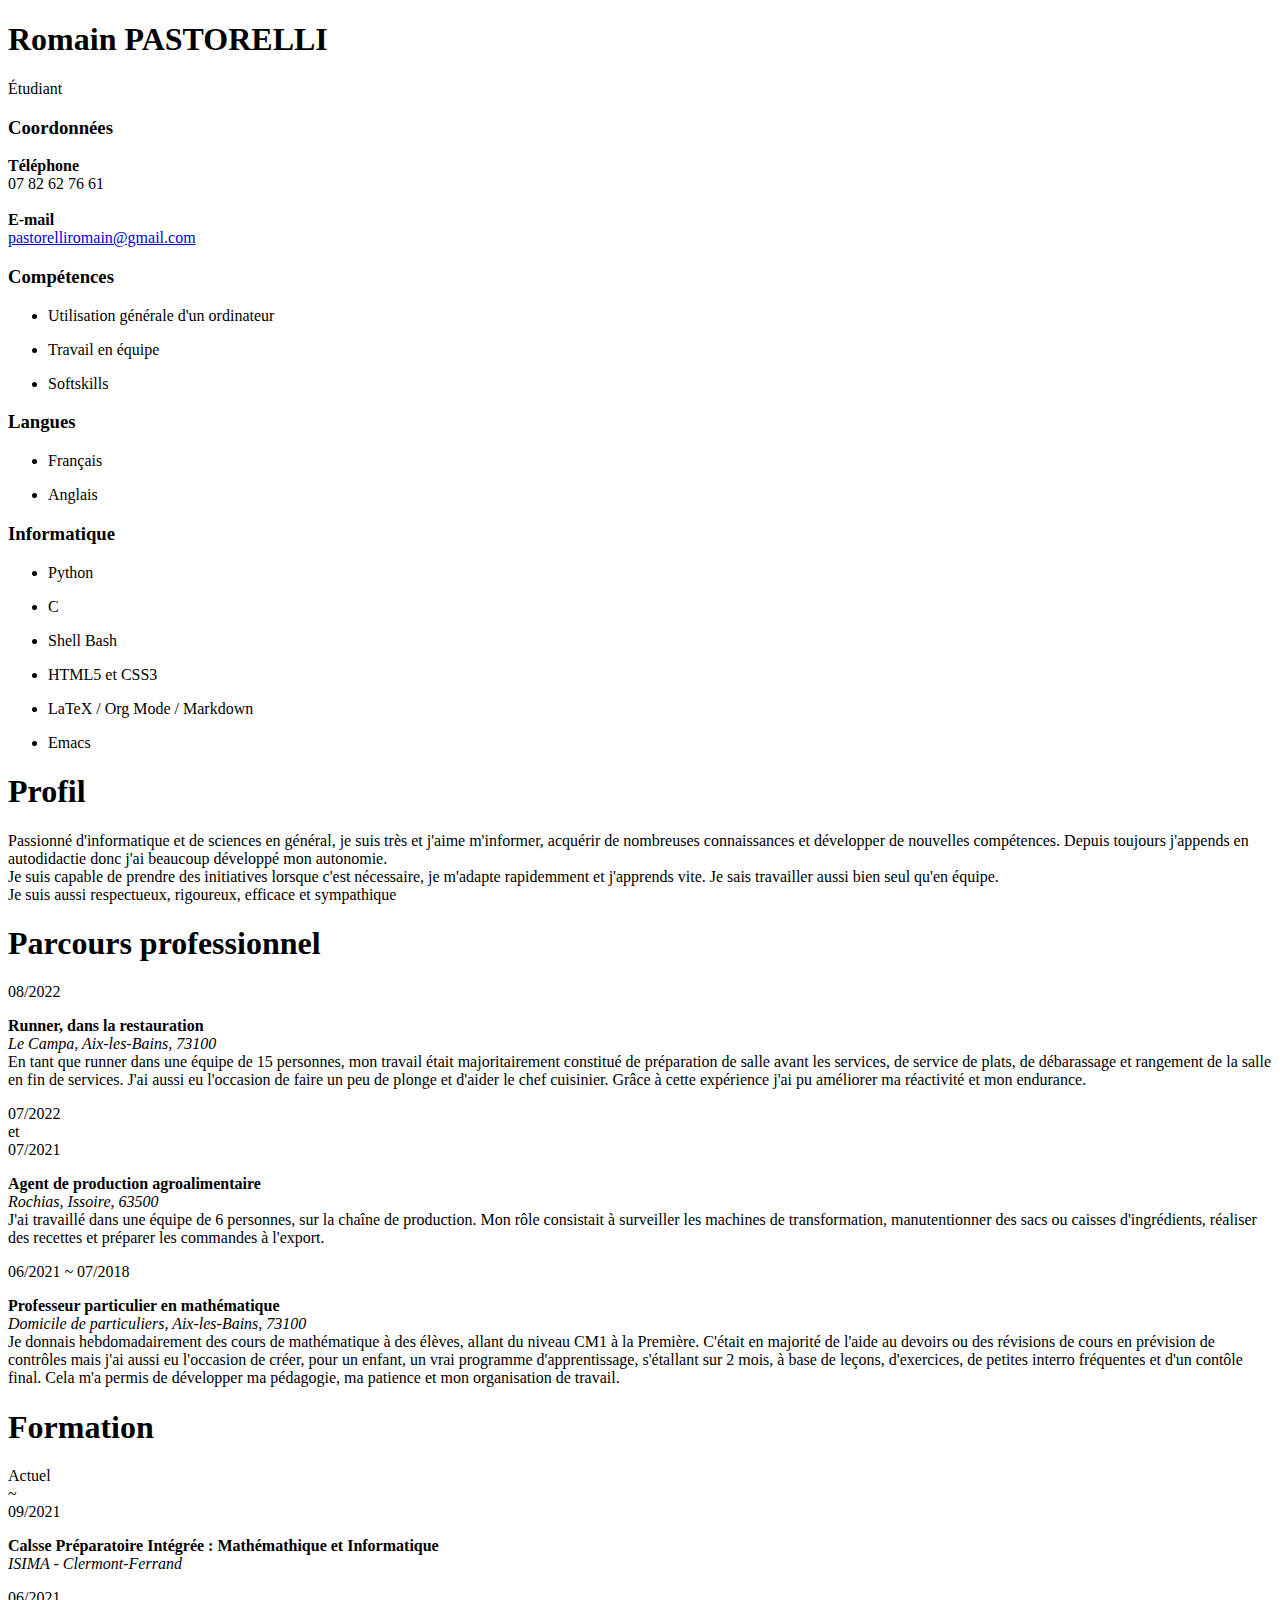
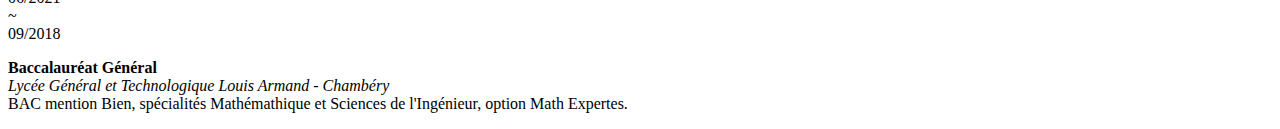
==== index.html @ 27ae3e86 "cv -> index" ====
<!DOCTYPE html>
<html>
    <head>
	<meta charset="utf-8">
	<link rel="stylesheet" href="CV.css">
	<title>Romain PASTORELLI</title>
    </head>
    <body>
	<aside>
	    <!-- <p><img src="chemin_relatif" alt="petite descrip° de l'image"></p> -->
	    <h1 id="nom">Romain PASTORELLI</h1>
	    <p id="etu">Étudiant</p>
	    <section>
		<h3 class="chap">Coordonnées</h3>
		<p><strong>Téléphone</strong><br>
		07 82 62 76 61
		    <br>
		    <br>
		<strong>E-mail</strong><br>
		<a href="mailto:pastorelliromain@gmail.com">pastorelliromain@gmail.com</a></p>
	    </section>
	    <section>
		<h3 class="chap">Compétences</h3>
		<ul>
		    <li class="long">Utilisation générale d'un ordinateur <p class="slider-b" id="full"></p></li>
		    <li>Travail en équipe <p class="slider-b" id="qv-b"></p><p class="slider-r" id="qv-r"></p></li>
		    <li>Softskills <p class="slider-b" id="sx-b"></p><p class="slider-r" id="sx-r"></p></li>
		</ul>
	    </section>
	    <section>
		<h3 class="chap">Langues</h3>
		<ul>
		    <li>Français <p class="slider-b" id="full"></p></li>
		    <li>Anglais <p class="slider-b" id="qv-b"></p><p class="slider-r" id="qv-r"></p></li>
		</ul>
	    </section>
	    <section>
		<h3 class="chap">Informatique</h3>
		<ul>
		    <li>Python <p class="slider-b" id="qv-b"></p><p class="slider-r" id="qv-r"></p></li>
		    <li>C <p class="slider-b" id="sx-b"></p><p class="slider-r" id="sx-r"></p></li>
		    <li>Shell Bash <p class="slider-b" id="sx-b"></p><p class="slider-r" id="sx-r"></p></li>
		    <li>HTML5 et CSS3 <p class="slider-b" id="qv-b"></p><p class="slider-r" id="qv-r"></p></li>
		    <li class="long">LaTeX / Org Mode / Markdown <p class="slider-b" id="sx-b"></p><p class="slider-r" id="sx-r"></p></li>
		    <li>Emacs <p class="slider-b" id="cq-b"></p><p class="slider-r" id="cq-r"></p></li>
		</ul>
	    </section>
	</aside>
	<div>
	    <section id="profil">
		<h1>Profil</h1>
		<p>Passionné d'informatique et de sciences en général, je suis très et j'aime m'informer, acquérir de nombreuses connaissances et développer de nouvelles compétences. Depuis toujours j'appends en autodidactie donc j'ai beaucoup développé mon autonomie.
		    <br>
		    Je suis capable de prendre des initiatives lorsque c'est nécessaire, je m'adapte rapidemment et j'apprends vite. Je sais travailler aussi bien seul qu'en équipe.
		    <br>
		    Je suis aussi respectueux, rigoureux, efficace et sympathique</p>
	    </section>
	    
	    <section id="xp">
		<h1>Parcours professionnel</h1>
		<section>
		    <span class="dates">08/2022</span>
		    <p><strong>Runner, dans la restauration</strong>
			<br>
			<em>Le Campa, Aix-les-Bains, 73100</em>
			<br>
			En tant que runner dans une équipe de 15 personnes, mon travail était majoritairement constitué de préparation de salle avant les services, de service de plats, de débarassage et rangement de la salle en fin de services. J'ai aussi eu l'occasion de faire un peu de plonge et d'aider le chef cuisinier. Grâce à cette expérience j'ai pu améliorer ma réactivité et mon endurance.</p>
		</section>
		<section>
		    <span class="dates">07/2022 <br>et<br> 07/2021</span>
		    <p><strong>Agent de production agroalimentaire</strong>
			<br>
			<em>Rochias, Issoire, 63500</em>
			<br>
			J'ai travaillé dans une équipe de 6 personnes, sur la chaîne de production. Mon rôle consistait à surveiller les machines de transformation, manutentionner des sacs ou caisses d'ingrédients, réaliser des recettes et préparer les commandes à l'export.</p>
		</section>
		<section>
		    <span class="dates">06/2021 ~ 07/2018</span>
		    <p><strong>Professeur particulier en mathématique</strong>
			<br>
			<em>Domicile de particuliers, Aix-les-Bains, 73100</em>
			<br>
			Je donnais hebdomadairement des cours de mathématique à des élèves, allant du niveau CM1 à la Première. C'était en majorité de l'aide au devoirs ou des révisions de cours en prévision de contrôles mais j'ai aussi eu l'occasion de créer, pour un enfant, un vrai programme d'apprentissage, s'étallant sur 2 mois, à base de leçons, d'exercices, de petites interro fréquentes et d'un contôle final. Cela m'a permis de développer ma pédagogie, ma patience et mon organisation de travail.</p>
		</section>
	    </section>
	    
	    <section id="formation">
		<h1>Formation</h1>
		<section>
		    <span class="dates">Actuel<br> ~ <br>09/2021</span>
		    <p><strong>Calsse Préparatoire Intégrée : Mathémathique et Informatique</strong><br>
			<em>ISIMA - Clermont-Ferrand</em></p>
		</section>
		<section>
		    <span class="dates">06/2021<br> ~ <br>09/2018</span>
		    <p><strong>Baccalauréat Général</strong><br>
			<em>Lycée Général et Technologique Louis Armand - Chambéry</em>
			<br>
			BAC mention Bien, spécialités Mathémathique et Sciences de l'Ingénieur, option Math Expertes.</p>
		</section>
	    </section>
	</div>
    </body>
</html>
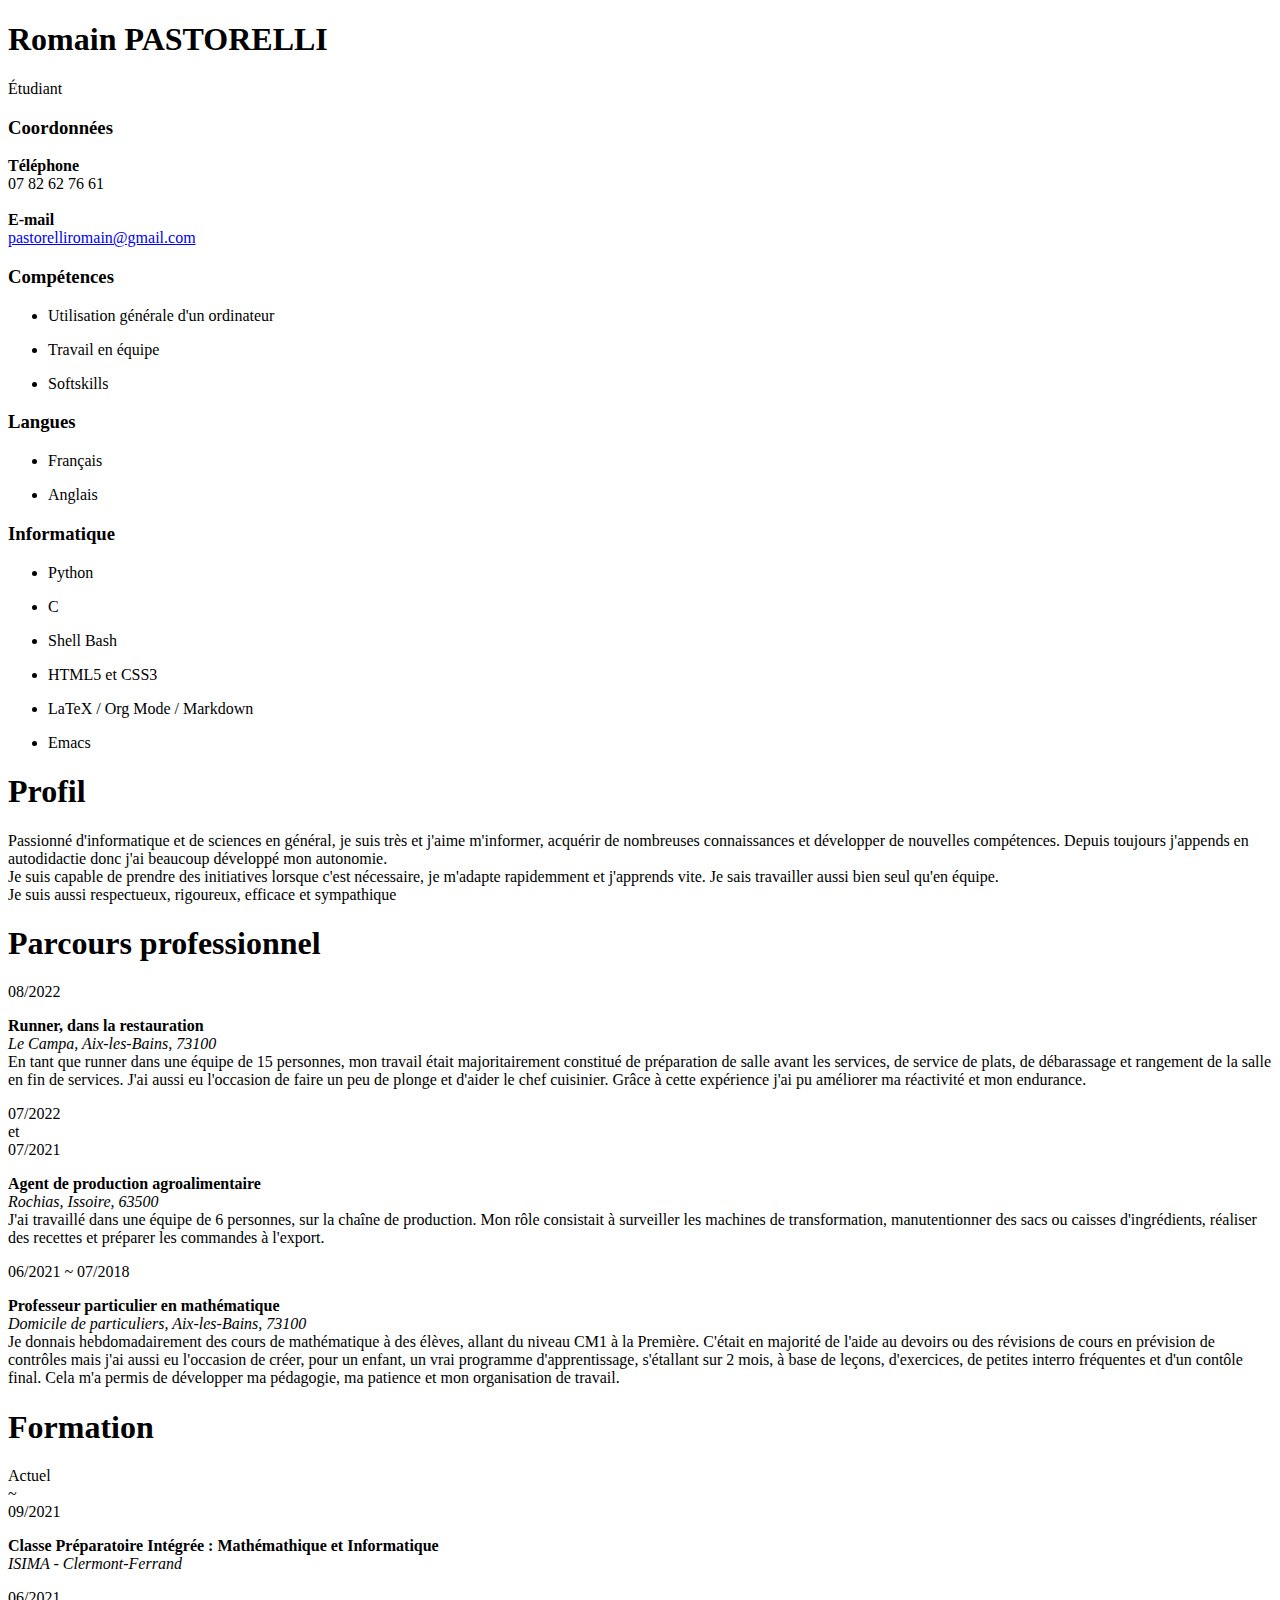
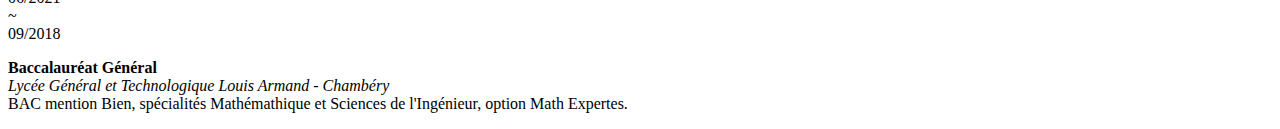
==== commit ecf44cee: "correction fautes" ====
--- a/index.html
+++ b/index.html
@@ -88,7 +88,7 @@
 		<h1>Formation</h1>
 		<section>
 		    <span class="dates">Actuel<br> ~ <br>09/2021</span>
-		    <p><strong>Calsse Préparatoire Intégrée : Mathémathique et Informatique</strong><br>
+		    <p><strong>Classe Préparatoire Intégrée : Mathémathique et Informatique</strong><br>
 			<em>ISIMA - Clermont-Ferrand</em></p>
 		</section>
 		<section>
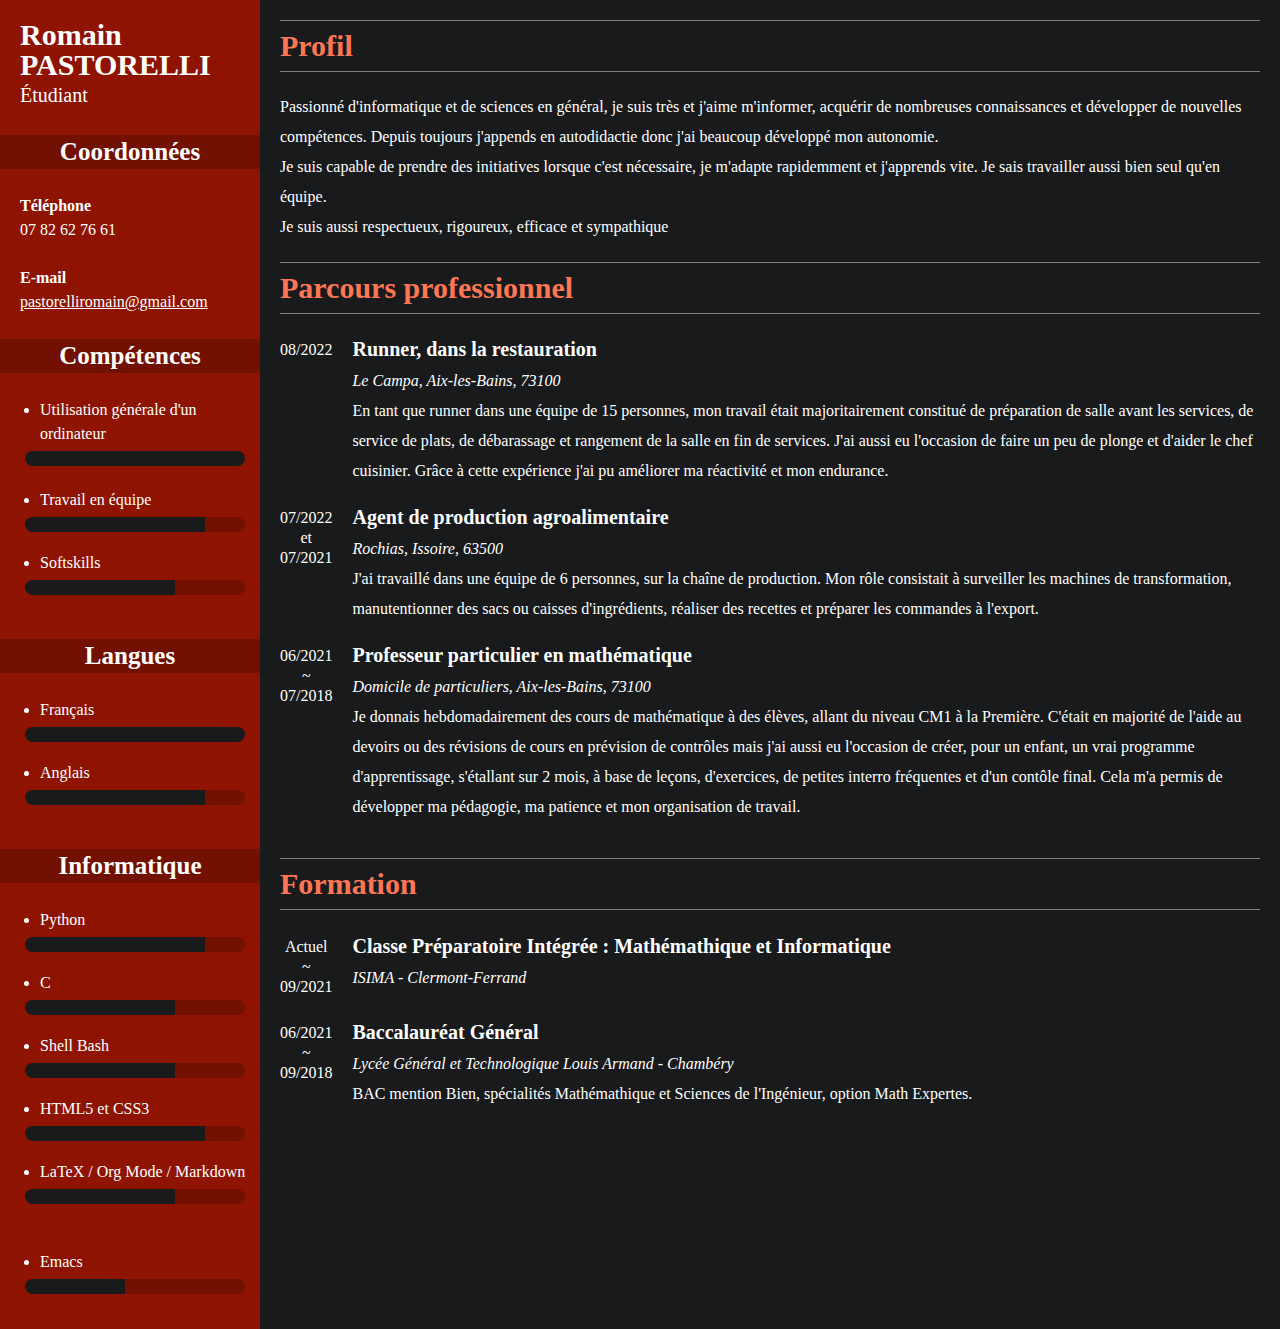
==== commit 2a578d21: "changement de regle responsive" ====
--- a/index.html
+++ b/index.html
@@ -12,7 +12,7 @@
 	    <p id="etu">Étudiant</p>
 	    <section>
 		<h3 class="chap">Coordonnées</h3>
-		<p><strong>Téléphone</strong><br>
+		<p id="coord"><strong>Téléphone</strong><br>
 		07 82 62 76 61
 		    <br>
 		    <br>
--- a/CV.css
+++ b/CV.css
@@ -0,0 +1,167 @@
+body{
+  background-color:#181A1B;
+  color:white;
+  margin:0px;
+  display:flex;
+  line-height: 30px;
+  font-family: sans serif;
+}
+
+aside{
+  background-color:#8E1401;
+  height:auto;
+}
+
+p, h3, h1, span{
+  padding-left:20px;
+  padding-right:20px;
+}
+
+aside h3{
+  background-color:#721001;
+}
+
+body section h1{
+  color:#FE7653;
+}
+
+a{
+  color:white;
+}
+
+.chap{
+  padding-top:5px;
+  padding-bottom:5px;
+  text-align:center;
+  font-size:25px;
+}
+#etu{
+  margin-top:0px;
+  padding-bottom:0px;
+  font-size:20px;
+}
+
+#nom{
+  margin-bottom:0px;
+  font-size:30px;
+}
+
+aside section{
+  line-height: 24px;
+}
+
+li{
+  height:63px;
+}
+
+.long{
+  height:90px;
+}
+
+.slider-b{
+  height:15px;
+  margin-top:0;
+  background-color: #181A1B;
+  position:relative;
+  left:-15px;
+  margin-top:5px;
+  margin-bottom:20px;
+  border-radius:10px 0 0 10px;
+}
+
+.slider-r{
+  height:15px;
+  margin-top:0;
+  background-color: #721001;
+  position:relative;
+  top:-35px;
+  margin-top:5px;
+  margin-bottom:20px;
+  border-radius:0 10px 10px 0;
+}
+
+#full{
+  width:180px;
+  border-radius:10px;
+}
+
+#qv-b{
+  width:140px;
+}
+#qv-r{
+  width:0;
+  right:-165px;
+}
+
+#sx-b{
+  width:110px;
+}
+#sx-r{
+  width:30px;
+  right:-135px;
+}
+
+#cq-b{
+  width:90px;
+}
+#cq-r{
+  width:80px;
+  right:-85px;
+}
+
+div h1{
+  width:auto;
+  border-top:1px grey solid;
+  border-bottom:1px grey solid;
+  font-size:30px;
+  padding-top:10px;
+  padding-bottom:10px;
+  padding-left:0;
+  margin-left:20px;
+  margin-right:20px;
+}
+
+#xp section, #formation section{
+  display:flex;
+}
+
+#xp p, #formation p{
+  margin-top:0;
+  padding-left:0;
+}
+
+.dates{
+  margin-right:0px;
+  text-align:center;
+  line-height:20px;
+  padding-top:6px;
+}
+
+#xp strong, #formation strong{
+  font-size:20px;
+}
+
+#formation .dates{
+  margin-bottom:20px;
+}
+
+@media only screen and (max-width: 400px){
+  body{
+    display:flex;
+    flex-direction:column;
+    width:auto;
+  }
+
+  div h1{
+    width:auto;
+    margin-right:20px;
+  }
+
+  .long{
+    height:65px;
+  }
+
+  #coord{
+    text-align:center;
+  }
+}
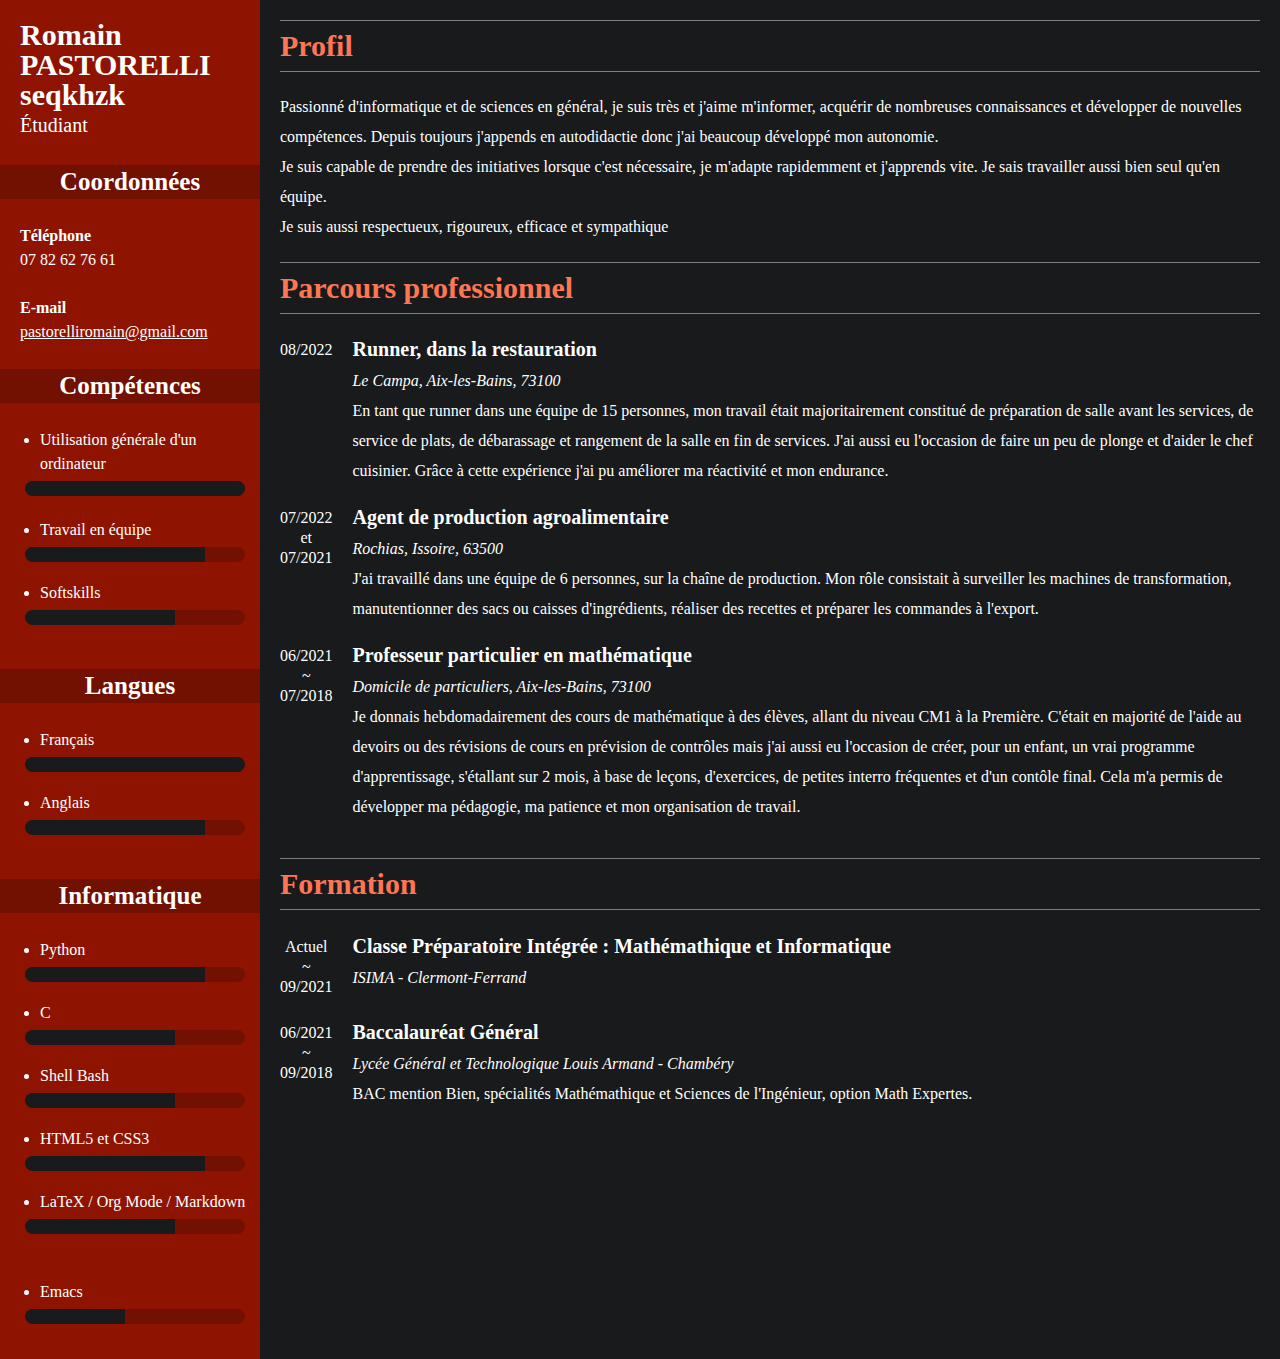
==== commit f0686f34: "max-device-width" ====
--- a/index.html
+++ b/index.html
@@ -8,7 +8,7 @@
     <body>
 	<aside>
 	    <!-- <p><img src="chemin_relatif" alt="petite descrip° de l'image"></p> -->
-	    <h1 id="nom">Romain PASTORELLI</h1>
+	    <h1 id="nom">Romain PASTORELLI seqkhzk</h1>
 	    <p id="etu">Étudiant</p>
 	    <section>
 		<h3 class="chap">Coordonnées</h3>
--- a/CV.css
+++ b/CV.css
@@ -145,7 +145,7 @@
   margin-bottom:20px;
 }
 
-@media only screen and (max-width: 400px){
+@media screen and ((max-device-width: 500px) or (max-width: 700px)){
   body{
     display:flex;
     flex-direction:column;
@@ -164,4 +164,14 @@
   #coord{
     text-align:center;
   }
+
+  aside ul{
+    width:100%;
+    font-size:20px;
+    background-color:blue;
+  }
+
+  .dates{
+    width:30%;
+  }
 }
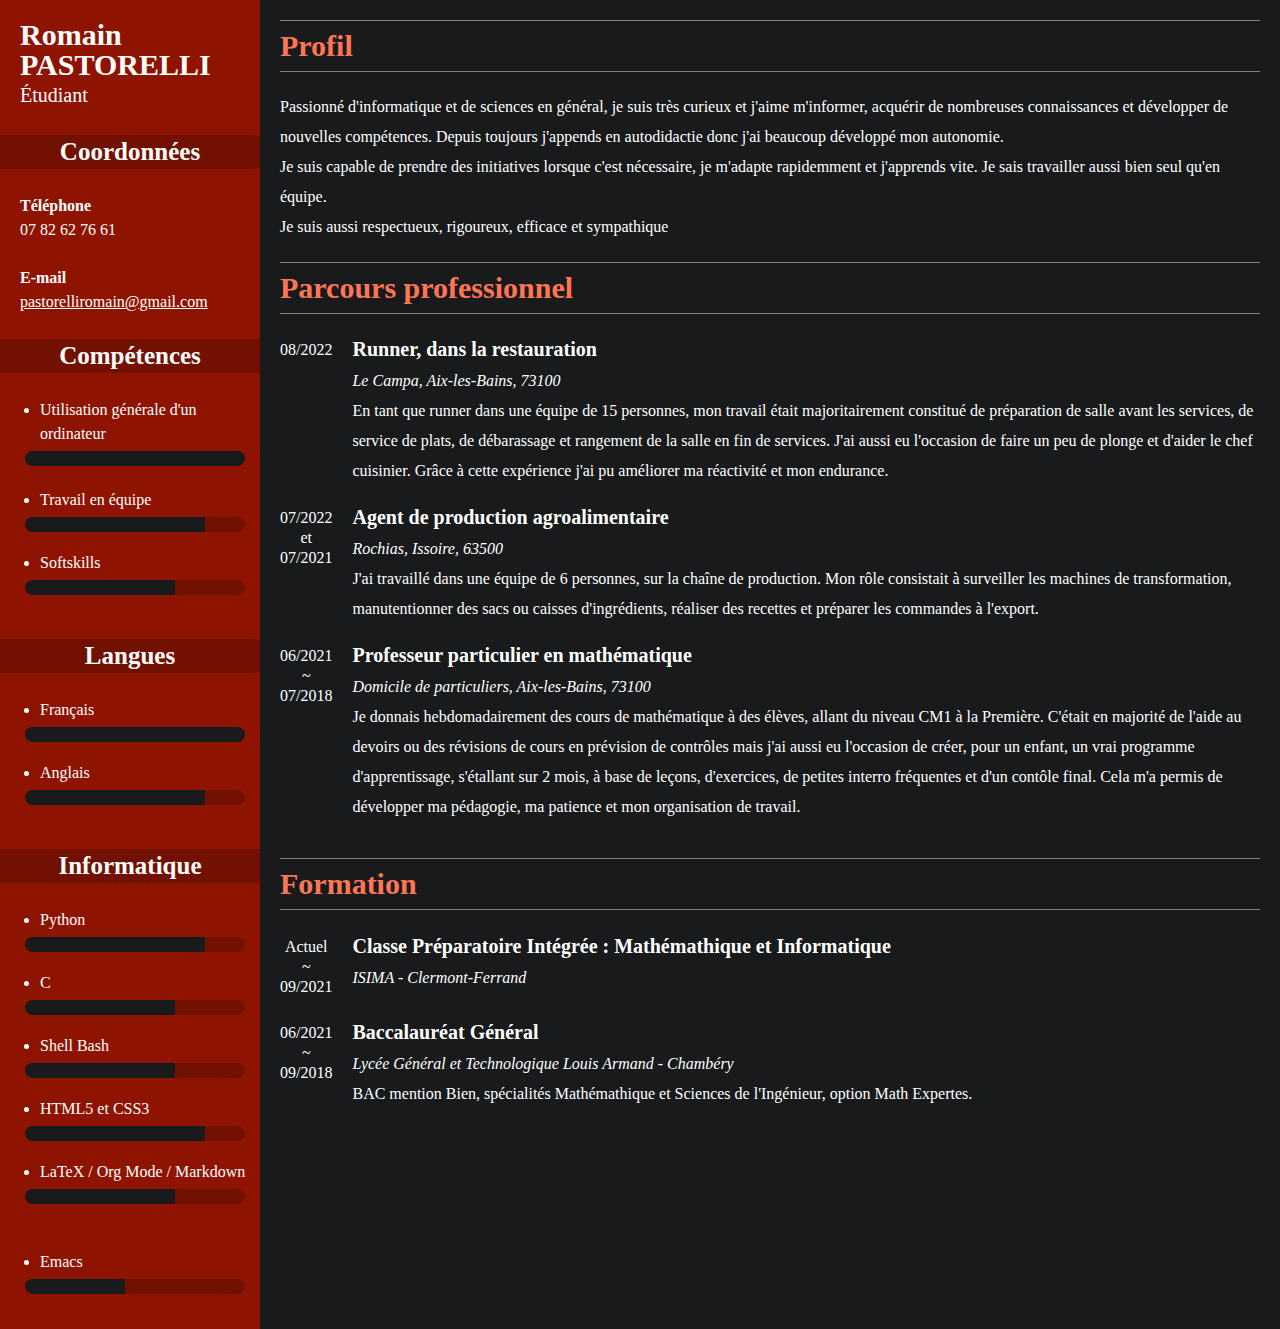
==== commit ce36ed9f: "correction" ====
--- a/index.html
+++ b/index.html
@@ -8,7 +8,7 @@
     <body>
 	<aside>
 	    <!-- <p><img src="chemin_relatif" alt="petite descrip° de l'image"></p> -->
-	    <h1 id="nom">Romain PASTORELLI seqkhzk</h1>
+	    <h1 id="nom">Romain PASTORELLI</h1>
 	    <p id="etu">Étudiant</p>
 	    <section>
 		<h3 class="chap">Coordonnées</h3>
@@ -49,7 +49,7 @@
 	<div>
 	    <section id="profil">
 		<h1>Profil</h1>
-		<p>Passionné d'informatique et de sciences en général, je suis très et j'aime m'informer, acquérir de nombreuses connaissances et développer de nouvelles compétences. Depuis toujours j'appends en autodidactie donc j'ai beaucoup développé mon autonomie.
+		<p>Passionné d'informatique et de sciences en général, je suis très curieux et j'aime m'informer, acquérir de nombreuses connaissances et développer de nouvelles compétences. Depuis toujours j'appends en autodidactie donc j'ai beaucoup développé mon autonomie.
 		    <br>
 		    Je suis capable de prendre des initiatives lorsque c'est nécessaire, je m'adapte rapidemment et j'apprends vite. Je sais travailler aussi bien seul qu'en équipe.
 		    <br>
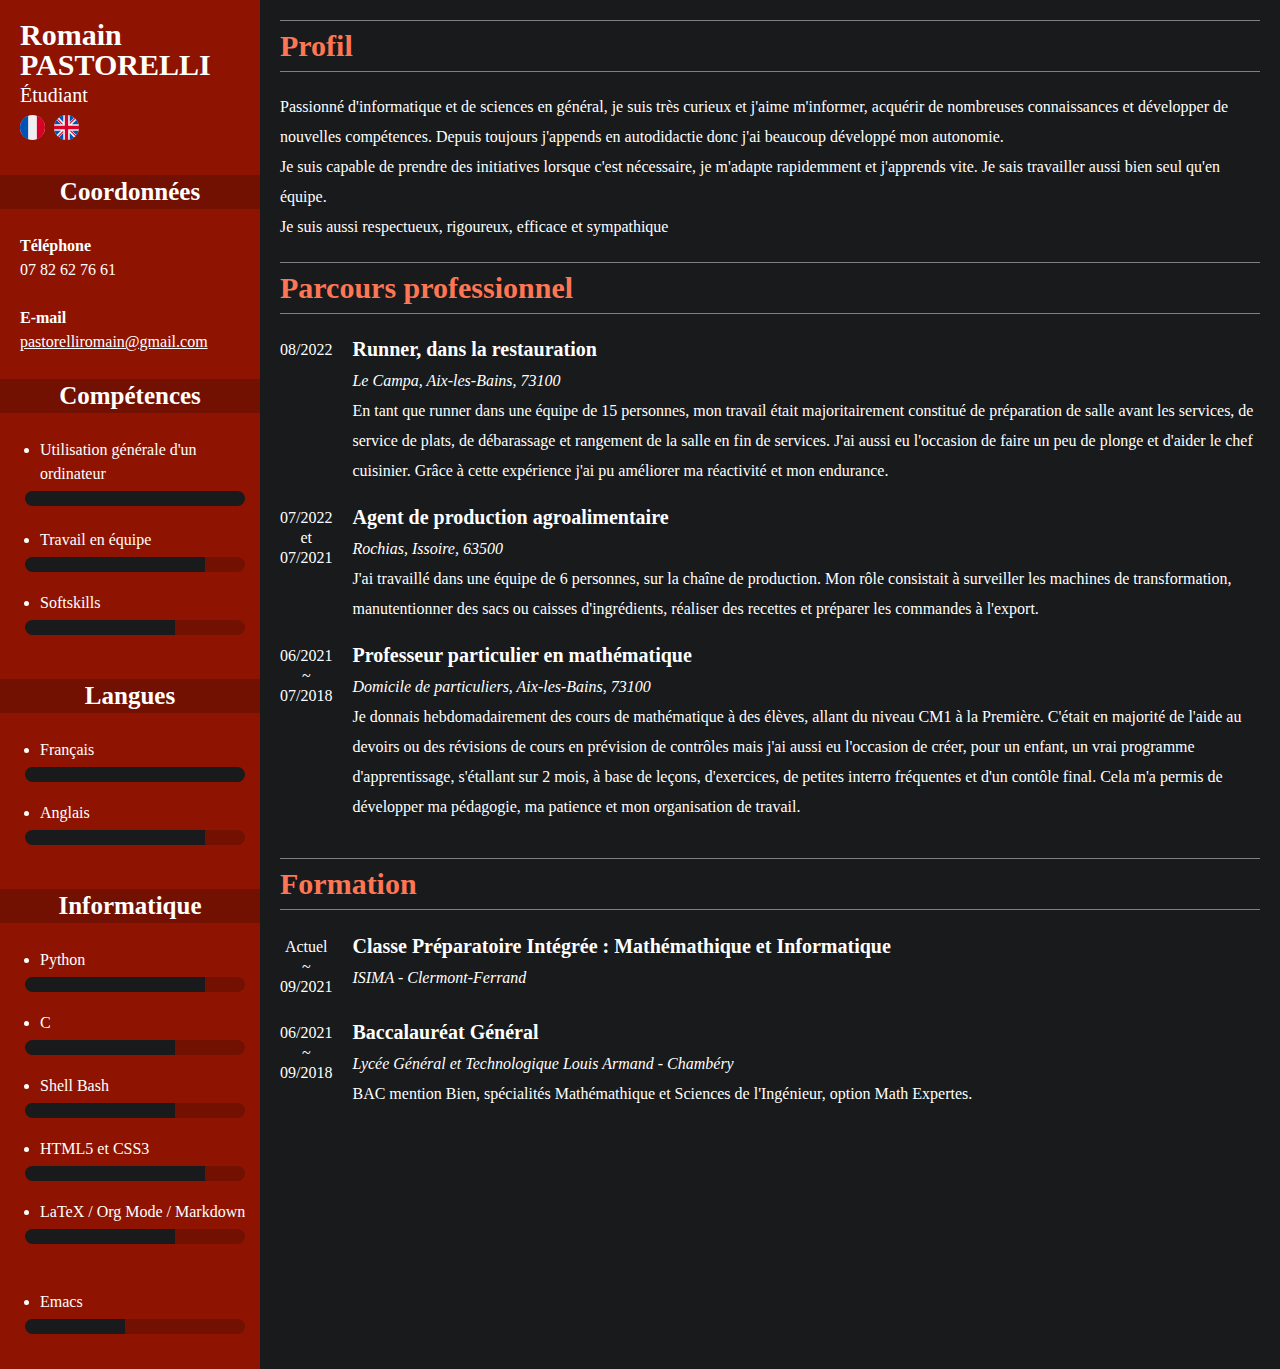
==== commit 03059ff7: "merging english into the index" ====
--- a/index.html
+++ b/index.html
@@ -7,9 +7,10 @@
     </head>
     <body>
 	<aside>
-	    <!-- <p><img src="chemin_relatif" alt="petite descrip° de l'image"></p> -->
 	    <h1 id="nom">Romain PASTORELLI</h1>
 	    <p id="etu">Étudiant</p>
+	    <nav><a href="index.html"><img src="fr.svg" alt="french page"></a>
+		<a href="en.html"><img src="en.svg" alt="english page"></a></nav>
 	    <section>
 		<h3 class="chap">Coordonnées</h3>
 		<p id="coord"><strong>Téléphone</strong><br>
--- a/CV.css
+++ b/CV.css
@@ -12,7 +12,7 @@
   height:auto;
 }
 
-p, h3, h1, span{
+p, h3, h1, span, nav{
   padding-left:20px;
   padding-right:20px;
 }
@@ -39,6 +39,7 @@
   margin-top:0px;
   padding-bottom:0px;
   font-size:20px;
+  margin-bottom:5px;
 }
 
 #nom{
@@ -145,6 +146,14 @@
   margin-bottom:20px;
 }
 
+nav img{
+  height:25px;
+}
+
+nav a{
+  margin-right:5px;
+}
+
 @media screen and ((max-device-width: 500px) or (max-width: 700px)){
   body{
     display:flex;
@@ -168,7 +177,6 @@
   aside ul{
     width:100%;
     font-size:20px;
-    background-color:blue;
   }
 
   .dates{
